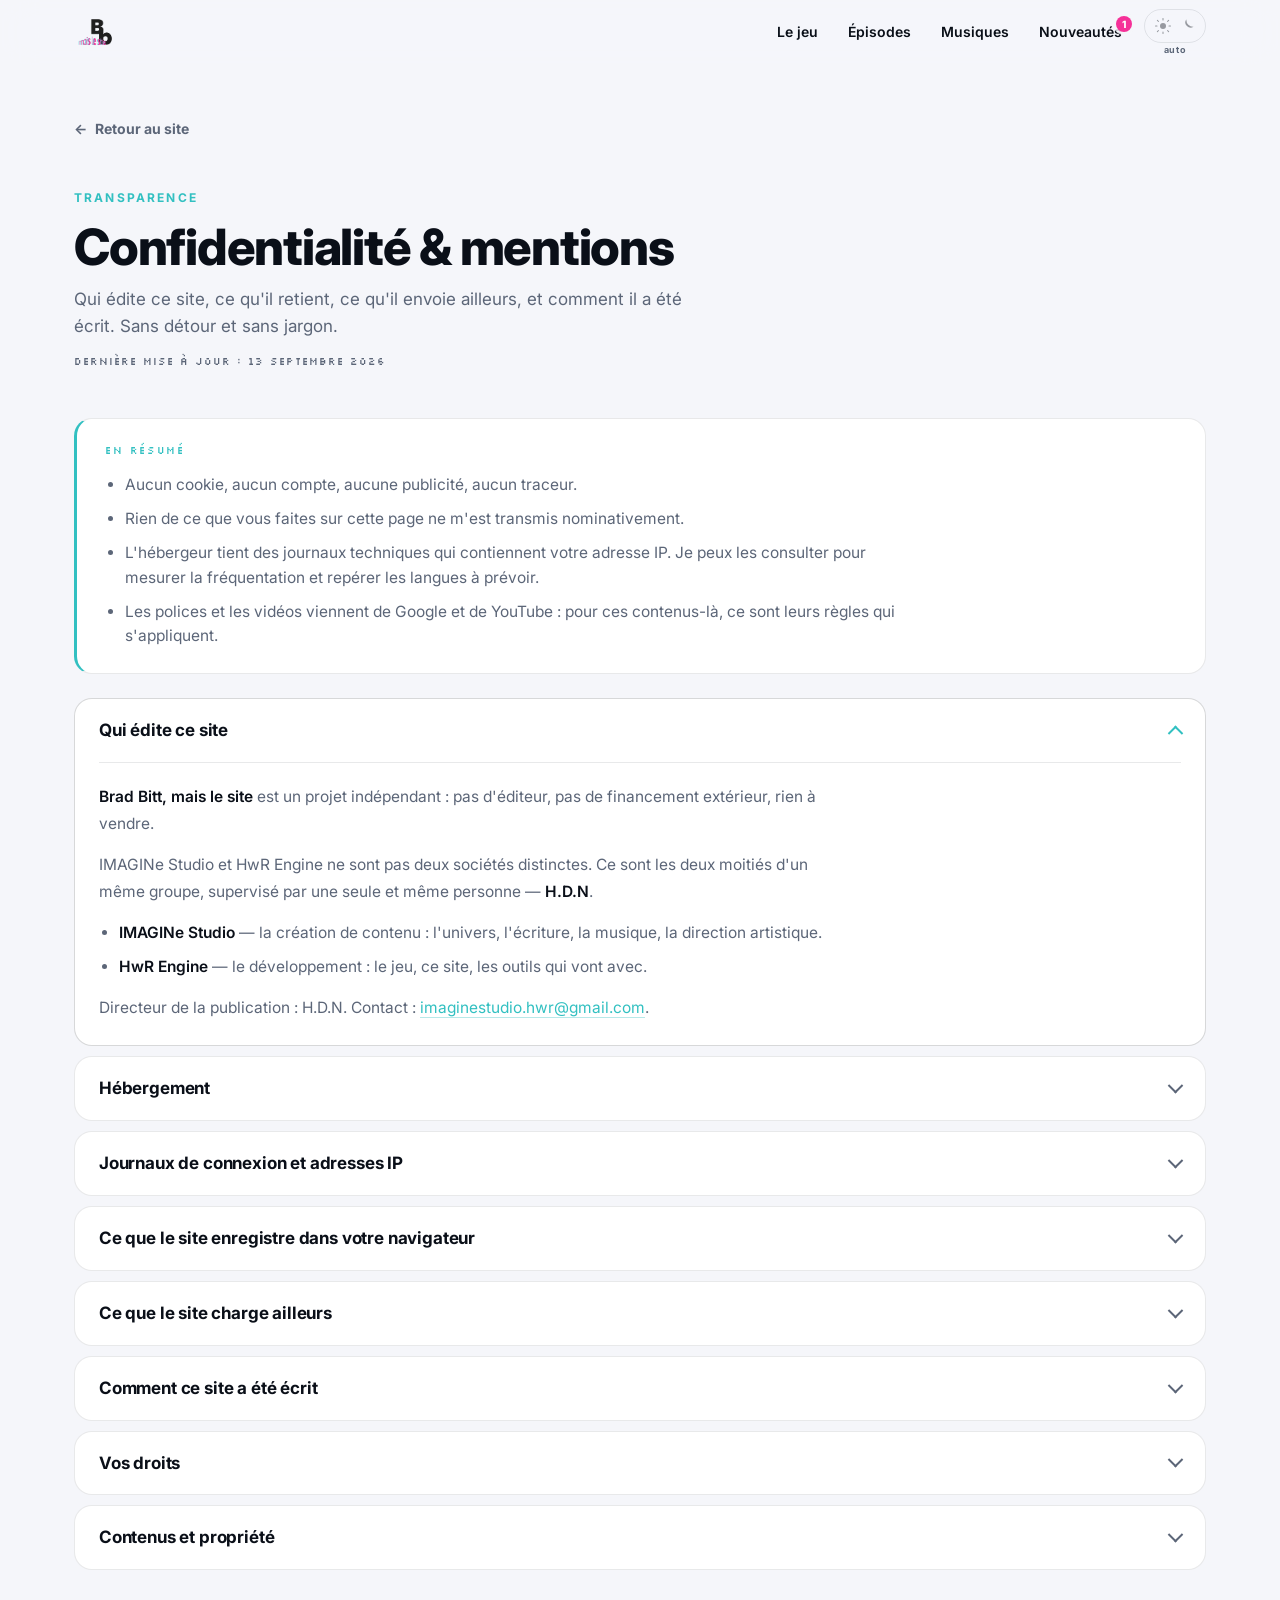
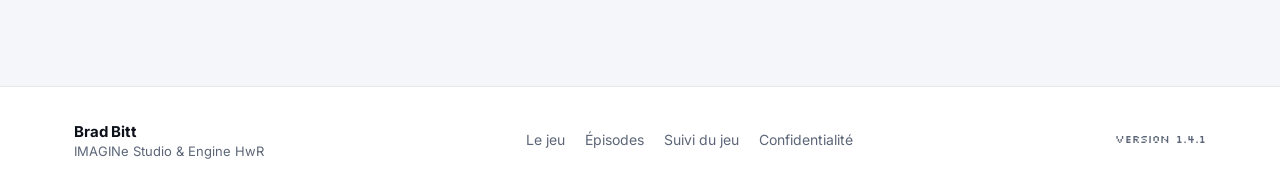
==== confidentialite.html @ d60ab004 "Add files via upload" ====
<!doctype html>
<html lang="fr">
<head>
  <meta charset="utf-8" />
  <meta name="viewport" content="width=device-width,initial-scale=1,viewport-fit=cover" />
  <title>Confidentialité &amp; mentions — Brad Bitt</title>
  <meta name="description" content="Qui édite Brad Bitt, mais le site, ce que le site enregistre, ce qu'il charge ailleurs, comment il a été écrit, et vos droits.">

  <link rel="preconnect" href="https://fonts.googleapis.com">
  <link rel="preconnect" href="https://fonts.gstatic.com" crossorigin>
  <link href="https://fonts.googleapis.com/css2?family=Inter:wght@300;400;500;600;700;800;900&family=Silkscreen:wght@400;700&display=swap" rel="stylesheet">

  <link rel="stylesheet" href="style.css">

  <!-- Favicon and app icons -->
  <link rel="icon" type="image/svg+xml" href="images/web/favicon.svg">
  <link rel="icon" type="image/png" sizes="96x96" href="images/web/favicon-96x96.png">
  <link rel="shortcut icon" href="favicon.ico">
  <link rel="apple-touch-icon" sizes="180x180" href="images/web/apple-touch-icon.png">
  <link rel="manifest" href="images/web/site.webmanifest">
  <meta name="theme-color" content="#08090d">
</head>
<body>
  <a class="skip-link" href="#app-main">Aller au contenu</a>

  <header class="site-header" role="banner">
    <div class="container header-inner">
      <a class="brand" href='/' aria-label="Brad Bitt — accueil">
        <img id="site-logo" src="images/logo bb site clair.png" alt="Logo Brad Bitt">
      </a>

      <nav class="mini-nav" aria-label="Navigation principale">
        <a class='nav-link' href='/jeu'>Le&nbsp;jeu</a>
        <a class="nav-link" href='/#episodes'>Épisodes</a>
        <a class="nav-link" href='/#music'>Musiques</a>

        <button class="nav-item" data-panel="news" id="btn-news">
          Nouveautés <span class="badge" id="news-badge" aria-label="nouvelle mise à jour">1</span>
        </button>

        <div class="theme-toggle-wrapper">
          <button id="theme-toggle" class="theme-toggle" aria-label="Changer le thème" title="Mode : automatique">
            <svg class="icon-sun" viewBox="0 0 24 24" width="18" height="18" aria-hidden="true">
              <circle cx="12" cy="12" r="4" fill="currentColor"></circle>
              <g stroke="currentColor" stroke-width="1.4" stroke-linecap="round">
                <line x1="12" y1="2" x2="12" y2="4"></line>
                <line x1="12" y1="20" x2="12" y2="22"></line>
                <line x1="2" y1="12" x2="4" y2="12"></line>
                <line x1="20" y1="12" x2="22" y2="12"></line>
                <line x1="4.5" y1="4.5" x2="6" y2="6"></line>
                <line x1="18" y1="18" x2="19.5" y2="19.5"></line>
                <line x1="4.5" y1="19.5" x2="6" y2="18"></line>
                <line x1="18" y1="6" x2="19.5" y2="4.5"></line>
              </g>
            </svg>
            <svg class="icon-moon" viewBox="0 0 24 24" width="18" height="18" aria-hidden="true">
              <path fill="currentColor" d="M21 12.8A9 9 0 0111.2 3 7 7 0 0021 12.8z"></path>
            </svg>
          </button>
          <span id="theme-mode-label" class="theme-mode-label" aria-hidden="true"></span>
        </div>
      </nav>
    </div>
  </header>

  <main id="app-main">
    <div class="container">
      <a class="retour" href="/"><span aria-hidden="true">←</span> Retour au site</a>
    </div>

    <!-- =================== CONFIDENTIALITÉ & MENTIONS ================== -->
    <section class="section legal legal-page" aria-labelledby="legal-title">
      <div class="container">
        <header class="section-head reveal">
          <p class="eyebrow">Transparence</p>
          <h2 id="legal-title">Confidentialité &amp; mentions</h2>
          <p class="section-lead">Qui édite ce site, ce qu'il retient, ce qu'il envoie ailleurs,
            et comment il a été écrit. Sans détour et sans jargon.</p>
          <p class="legal-date">Dernière mise à jour : 13 septembre 2026</p>
        </header>

        <div class="legal-tldr reveal">
          <p class="legal-tldr-title">En résumé</p>
          <ul>
            <li>Aucun cookie, aucun compte, aucune publicité, aucun traceur.</li>
            <li>Rien de ce que vous faites sur cette page ne m'est transmis nominativement.</li>
            <li>L'hébergeur tient des journaux techniques qui contiennent votre adresse IP.
              Je peux les consulter pour mesurer la fréquentation et repérer les langues à prévoir.</li>
            <li>Les polices et les vidéos viennent de Google et de YouTube : pour ces contenus-là,
              ce sont leurs règles qui s'appliquent.</li>
          </ul>
        </div>

        <div class="legal-list">

          <details class="legal-item reveal" open>
            <summary><h3>Qui édite ce site</h3></summary>
            <div class="legal-body">
              <p><strong>Brad Bitt, mais le site</strong> est un projet indépendant : pas d'éditeur,
                pas de financement extérieur, rien à vendre.</p>
              <p>IMAGINe Studio et HwR Engine ne sont pas deux sociétés distinctes.
                Ce sont les deux moitiés d'un même groupe, supervisé par une seule et même
                personne — <strong>H.D.N</strong>.</p>
              <ul>
                <li><strong>IMAGINe Studio</strong> — la création de contenu : l'univers, l'écriture,
                  la musique, la direction artistique.</li>
                <li><strong>HwR Engine</strong> — le développement : le jeu, ce site, les outils
                  qui vont avec.</li>
              </ul>
              <p>Directeur de la publication : H.D.N. Contact :
                <a href="mailto:imaginestudio.hwr@gmail.com">imaginestudio.hwr@gmail.com</a>.</p>
            </div>
          </details>

          <details class="legal-item reveal">
            <summary><h3>Hébergement</h3></summary>
            <div class="legal-body">
              <p>Le site est hébergé par <strong>Netlify</strong> (Netlify&nbsp;Inc., San&nbsp;Francisco,
                États-Unis), qui distribue les pages depuis son réseau de serveurs.</p>
              <p>Comme chez tout hébergeur, les requêtes de votre navigateur transitent techniquement
                par son infrastructure, y compris par des serveurs situés hors de l'Union européenne.
                Netlify publie sa propre politique de confidentialité et propose aux éditeurs un accord
                de traitement des données prévu pour le RGPD.</p>
              <p><a href="https://www.netlify.com/privacy/" target="_blank" rel="noopener noreferrer">Politique
                de confidentialité de Netlify <span class="ext" aria-hidden="true">↗</span></a></p>
            </div>
          </details>

          <details class="legal-item reveal">
            <summary><h3>Journaux de connexion et adresses IP</h3></summary>
            <div class="legal-body">
              <p>L'hébergeur conserve des journaux techniques des requêtes reçues. Ils contiennent
                notamment l'<strong>adresse IP</strong>, la date et l'heure, la page demandée et le type
                de navigateur. En tant qu'éditeur du site, je peux y accéder.</p>
              <p><strong>Ce que j'en fais.</strong> Je peux être amené à les consulter pour comprendre
                le flux du site — combien de visites, sur quelles pages — et les zones géographiques
                d'où partent les demandes de connexion. Le but est concret : savoir s'il faut un jour
                proposer le site dans d'autres langues.</p>
              <p><strong>Ce que je n'en fais pas.</strong> Aucun profilage, aucune revente, aucun partage,
                aucun recoupement avec d'autres sources, aucune tentative d'identifier qui que ce soit
                derrière une adresse.</p>
              <p><strong>Base légale.</strong> L'intérêt légitime (article 6.1.f du RGPD) : faire
                fonctionner le site, le sécuriser et l'améliorer.</p>
              <p><strong>Conservation.</strong> Ces journaux sont conservés par l'hébergeur selon sa
                propre politique de rétention. Je n'en constitue ni copie ni archive de mon côté.</p>
            </div>
          </details>

          <details class="legal-item reveal">
            <summary><h3>Ce que le site enregistre dans votre navigateur</h3></summary>
            <div class="legal-body">
              <p><strong>Aucun cookie.</strong> Pas de compte, pas de formulaire, pas d'inscription,
                pas de mesure d'audience.</p>
              <p>Deux valeurs sont écrites dans le stockage local de votre navigateur, uniquement
                pour votre confort de lecture :</p>
              <ul>
                <li><code>brad_theme_pref</code> — le thème que vous avez choisi
                  (automatique, clair ou sombre).</li>
                <li><code>brad_news_seen_v</code> — la dernière version des nouveautés que vous avez
                  ouverte, pour ne pas vous remontrer la pastille indéfiniment.</li>
              </ul>
              <p>Ces deux valeurs ne quittent jamais votre appareil et ne me sont jamais transmises.
                Vider les données de site dans votre navigateur les efface.</p>
            </div>
          </details>

          <details class="legal-item reveal">
            <summary><h3>Ce que le site charge ailleurs</h3></summary>
            <div class="legal-body">
              <p>Deux éléments de la page sont servis par des tiers. Votre navigateur les contacte
                directement, et ces tiers reçoivent donc votre adresse IP.</p>
              <ul>
                <li><strong>Les polices de caractères</strong> (Inter et Silkscreen) sont chargées depuis
                  Google&nbsp;Fonts — <code>fonts.googleapis.com</code> et <code>fonts.gstatic.com</code>.</li>
                <li><strong>Les vignettes des épisodes</strong> proviennent de <code>i.ytimg.com</code>,
                  un domaine de YouTube.</li>
              </ul>
              <p>Quand vous lancez un épisode, le lecteur YouTube s'ouvre dans la page : à partir de là,
                ce sont les conditions de YouTube qui s'appliquent, cookies compris.</p>
              <p>Ces services sont opérés par Google. Je n'ai accès à aucune donnée les concernant.</p>
              <p><a href="https://policies.google.com/privacy" target="_blank" rel="noopener noreferrer">Règles
                de confidentialité de Google <span class="ext" aria-hidden="true">↗</span></a></p>
            </div>
          </details>

          <details class="legal-item reveal">
            <summary><h3>Comment ce site a été écrit</h3></summary>
            <div class="legal-body">
              <p>Le code et les textes de ce site ont été produits avec l'aide de plusieurs agents
                conversationnels (IA), principalement <strong>Claude Opus 5</strong>, d'Anthropic.
                Une partie des notes de conception du jeu l'a été également.</p>
              <p>Rien de tout cela n'est autonome. Chaque direction artistique, chaque texte, chaque
                correction est <strong>demandée, relue et validée par une personne</strong> : le créateur
                d'IMAGINe Studio. L'IA exécute, elle ne décide pas. Les choix de conception, le ton
                et les informations publiées ici relèvent de la responsabilité de l'éditeur.</p>
              <p>Les échanges ayant servi à produire ce site relèvent des conditions d'utilisation
                d'Anthropic. Point important&nbsp;: <strong>aucune donnée de visiteur n'est envoyée à un
                système d'IA</strong>. Rien de ce que vous faites sur ce site n'alimente un modèle.</p>
              <p><a href="https://www.anthropic.com/legal/aup" target="_blank" rel="noopener noreferrer">Politique
                d'usage d'Anthropic <span class="ext" aria-hidden="true">↗</span></a></p>
            </div>
          </details>

          <details class="legal-item reveal">
            <summary><h3>Vos droits</h3></summary>
            <div class="legal-body">
              <p>Le règlement européen sur la protection des données (RGPD) vous donne un droit d'accès,
                de rectification, d'effacement, de limitation et d'opposition sur les données qui vous
                concernent.</p>
              <p>En pratique, ce site ne retient de vous qu'une trace technique dans les journaux
                de l'hébergeur. Pour toute demande ou toute question :
                <a href="mailto:imaginestudio.hwr@gmail.com">imaginestudio.hwr@gmail.com</a>.
                Je réponds dans un délai raisonnable, et au plus tard sous un mois.</p>
              <p>Si vous estimez que vos droits ne sont pas respectés, vous pouvez saisir l'autorité
                de contrôle compétente — en France, la
                <a href="https://www.cnil.fr" target="_blank" rel="noopener noreferrer">CNIL <span class="ext" aria-hidden="true">↗</span></a>.</p>
            </div>
          </details>

          <details class="legal-item reveal">
            <summary><h3>Contenus et propriété</h3></summary>
            <div class="legal-body">
              <p>Brad Bitt, son univers, ses personnages, ses visuels et sa musique sont la propriété
                de leur créateur. Les captures présentées sur ce site proviennent du prototype du jeu.</p>
              <p>Ce site est un projet personnel et indépendant, sans lien avec les marques ou services
                cités. Les noms mentionnés appartiennent à leurs détenteurs respectifs.</p>
            </div>
          </details>

        </div>
      </div>
    </section>
  </main>

  <footer class="site-footer">
    <div class="container footer-inner">
      <div class="footer-brand">
        <strong>Brad Bitt</strong>
        <span>IMAGINe Studio &amp; Engine HwR</span>
      </div>
      <nav class="footer-links" aria-label="Liens de pied de page">
        <a href='/jeu'>Le jeu</a>
        <a href='/#episodes'>Épisodes</a>
        <a href="https://bradbprog.netlify.app" target="_blank" rel="noopener noreferrer">Suivi du jeu</a>
        <a href='/confidentialite'>Confidentialité</a>
      </nav>
      <div class="footer-version">Version 1.4.1</div>
    </div>
  </footer>

  <div id="overlay" class="overlay hidden" role="dialog" aria-modal="true" aria-hidden="true">
    <div class="overlay-inner" id="overlay-inner" tabindex="-1" role="document">
      <button class="close" id="overlay-close" aria-label="Fermer">
        <svg viewBox="0 0 24 24" width="15" height="15" aria-hidden="true">
          <path fill="none" stroke="currentColor" stroke-width="2.2" stroke-linecap="round" d="M6 6l12 12M18 6L6 18"/>
        </svg>
      </button>
      <div id="overlay-content" class="overlay-content" tabindex="0"></div>
    </div>
  </div>

  <script src="script.js" defer></script>
</body>
</html>
---- style.css ----
/* =============================================================================
   BRAD BITT, MAIS LE SITE — feuille de style v2
   Sommaire
     1.  Jetons (couleurs, rayons, ombres)
     2.  Bases et utilitaires
     3.  En-tête
     4.  Boutons
     5.  Hero
     6.  Annonce 2027
     7.  Section « Le jeu »
     8.  Épisodes
     9.  Cartes « prochainement »
    10.  Pied de page
    11.  Fenêtre modale (overlay, nouveautés, lettre)
    12.  Apparitions au défilement
    13.  Adaptatif
   ========================================================================== */

/* ------------------------------ 1. JETONS ------------------------------- */
:root{
  /* thème sombre — valeur par défaut */
  --bg:#08090d;
  --bg-2:#0b0d13;
  --surface:#12151d;
  --surface-2:#171b26;
  --line:rgba(255,255,255,.08);
  --line-strong:rgba(255,255,255,.14);
  --text:#eef2f8;
  --muted:#97a1b2;
  --header:rgba(8,9,13,.72);
  --shadow:0 24px 60px rgba(0,0,0,.45);
  --shadow-sm:0 10px 30px rgba(0,0,0,.35);
  --invert:#ffffff;
  --invert-text:#08090d;

  /* accents — identiques dans les deux thèmes */
  --teal:#32C0C1;
  --pink:#F53098;
  --gold:#E9B44C;
  --grad:linear-gradient(100deg,var(--teal) 0%,#6aa8d8 45%,var(--pink) 100%);

  /* géométrie */
  --radius:18px;
  --radius-sm:12px;
  --radius-lg:28px;
  --maxw:1180px;
  --pad:24px;
}

:root[data-theme="light"]{
  --bg:#f5f6fa;
  --bg-2:#ffffff;
  --surface:#ffffff;
  --surface-2:#eef1f6;
  --line:rgba(10,15,24,.09);
  --line-strong:rgba(10,15,24,.16);
  --text:#0a0f18;
  --muted:#5c6678;
  --header:rgba(245,246,250,.78);
  --shadow:0 24px 60px rgba(10,20,40,.10);
  --shadow-sm:0 10px 28px rgba(10,20,40,.08);
  --invert:#0a0f18;
  --invert-text:#ffffff;
}

/* ------------------------- 2. BASES / UTILITAIRES ----------------------- */
*,*::before,*::after{box-sizing:border-box}

html{scroll-behavior:smooth;-webkit-text-size-adjust:100%}
@media (prefers-reduced-motion:reduce){ html{scroll-behavior:auto} }

body{
  margin:0;
  background:var(--bg);
  color:var(--text);
  font-family:Inter,system-ui,-apple-system,"Segoe UI",Roboto,"Helvetica Neue",Arial,sans-serif;
  font-size:16px;
  line-height:1.6;
  -webkit-font-smoothing:antialiased;
  -moz-osx-font-smoothing:grayscale;
  overflow-x:hidden;
  transition:background .35s ease,color .35s ease;
}

img{max-width:100%;height:auto;display:block}
a{color:inherit}

.container{width:100%;max-width:var(--maxw);margin-inline:auto;padding-inline:var(--pad)}

/* L'en-tête reste en haut de l'écran : sans cette marge, une ancre ferait
   arriver le titre visé juste derrière lui. */
main section[id],.legal-item{scroll-margin-top:88px}

.section{padding-block:clamp(64px,9vw,120px)}
.section-head{max-width:640px;margin-bottom:clamp(28px,4vw,48px)}
.section-lead{color:var(--muted);margin:12px 0 0;font-size:17px}

h1,h2,h3{margin:0;letter-spacing:-.025em;line-height:1.06;font-weight:800}
h1{font-size:clamp(40px,7.4vw,86px);letter-spacing:-.038em}
h2{font-size:clamp(28px,4.2vw,50px)}
h3{font-size:clamp(19px,2vw,23px);line-height:1.25}
p{margin:0}

.eyebrow{
  font-size:12px;font-weight:700;letter-spacing:.18em;text-transform:uppercase;
  color:var(--teal);margin:0 0 14px;
}

.grad{
  background:var(--grad);
  -webkit-background-clip:text;background-clip:text;
  -webkit-text-fill-color:transparent;color:transparent;
}

.pill{
  display:inline-flex;align-items:center;gap:8px;margin:0;
  font-family:Silkscreen,ui-monospace,monospace;
  font-size:11px;letter-spacing:.14em;text-transform:uppercase;
  color:var(--teal);
  background:color-mix(in srgb,var(--teal) 10%,transparent);
  border:1px solid color-mix(in srgb,var(--teal) 30%,transparent);
  border-radius:999px;padding:7px 16px;
}

.skip-link{
  position:absolute;left:-9999px;top:12px;z-index:999;
  background:var(--invert);color:var(--invert-text);
  padding:10px 16px;border-radius:10px;font-weight:700;
}
.skip-link:focus{left:16px}

:where(a,button,[tabindex]):focus-visible{
  outline:2px solid var(--teal);outline-offset:3px;border-radius:8px;
}

/* --------------------------- 3. EN-TÊTE -------------------------------- */
.site-header{
  position:sticky;top:0;z-index:80;
  background:var(--header);
  backdrop-filter:saturate(1.6) blur(16px);
  -webkit-backdrop-filter:saturate(1.6) blur(16px);
  border-bottom:1px solid transparent;
  transition:border-color .3s ease,background .3s ease;
}
.site-header.is-stuck{border-bottom-color:var(--line)}

.header-inner{
  display:flex;align-items:center;justify-content:space-between;gap:16px;
  min-height:64px;
}

.brand{display:flex;align-items:center;flex:0 0 auto;text-decoration:none}
.brand img{width:auto;height:44px;object-fit:contain}

.mini-nav{display:flex;align-items:center;gap:6px}

.nav-link,.nav-item{
  position:relative;
  background:transparent;border:0;
  color:var(--text);
  font:inherit;font-size:14px;font-weight:600;
  padding:9px 12px;border-radius:10px;
  text-decoration:none;cursor:pointer;
  display:inline-flex;align-items:center;
  transition:background .2s ease,color .2s ease;
}
.nav-link:hover,.nav-item:hover{background:var(--surface-2)}

.badge{
  display:inline-grid;place-items:center;
  background:var(--pink);color:#fff;
  border-radius:999px;min-width:16px;height:16px;padding:0 4px;
  font-size:10px;font-weight:800;line-height:1;
  position:absolute;top:4px;right:2px;cursor:pointer;
  box-shadow:0 0 0 3px var(--header);
}
.badge[hidden]{display:none!important}

.theme-toggle-wrapper{display:flex;flex-direction:column;align-items:center;gap:1px;margin-left:4px}
.theme-toggle{
  display:inline-flex;align-items:center;gap:6px;
  padding:7px 9px;border-radius:999px;
  border:1px solid var(--line);background:transparent;color:var(--text);cursor:pointer;
  transition:border-color .2s ease,background .2s ease;
}
.theme-toggle:hover{background:var(--surface-2);border-color:var(--line-strong)}
.theme-toggle svg{opacity:.4;transition:opacity .2s ease,transform .2s ease}
.theme-toggle.is-light .icon-sun{opacity:1;transform:scale(1.08);color:var(--gold)}
.theme-toggle.is-dark .icon-moon{opacity:1;transform:scale(1.08);color:var(--teal)}

.theme-mode-label{
  font-size:9px;color:var(--muted);font-weight:700;letter-spacing:.08em;
  height:0;overflow:hidden;opacity:0;line-height:11px;
  transition:opacity .3s ease,height .3s ease;
}
.theme-mode-label.visible{opacity:1;height:11px}

/* --------------------------- 4. BOUTONS -------------------------------- */
.btn{
  display:inline-flex;align-items:center;justify-content:center;gap:8px;
  font:inherit;font-size:15px;font-weight:700;
  padding:12px 24px;border-radius:999px;border:1px solid transparent;
  cursor:pointer;text-decoration:none;white-space:nowrap;
  transition:transform .18s ease,box-shadow .22s ease,background .22s ease,
             color .22s ease,border-color .22s ease,opacity .2s ease;
}
.btn:hover{transform:translateY(-2px)}
.btn:active{transform:translateY(0)}
.btn-lg{padding:15px 32px;font-size:16px}
.btn-small{padding:9px 16px;font-size:13px}

.btn-primary{background:var(--grad);color:#04141a;box-shadow:0 12px 32px color-mix(in srgb,var(--teal) 22%,transparent)}
.btn-primary:hover{box-shadow:0 18px 44px color-mix(in srgb,var(--teal) 34%,transparent);filter:brightness(1.05)}

.btn-ghost{background:transparent;border-color:var(--line-strong);color:var(--text)}
.btn-ghost:hover{background:var(--surface-2);border-color:var(--text)}

.btn-quiet{background:var(--surface-2);color:var(--text);border-color:var(--line)}
.btn-quiet:hover{border-color:var(--line-strong)}

.btn-accent{
  background:color-mix(in srgb,var(--teal) 12%,transparent);
  color:var(--teal);
  border-color:color-mix(in srgb,var(--teal) 34%,transparent);
}
.btn-accent:hover{
  background:color-mix(in srgb,var(--teal) 20%,transparent);
  box-shadow:0 0 40px color-mix(in srgb,var(--teal) 20%,transparent);
}
.ext{font-size:.85em;opacity:.7}

/* ----------------------------- 5. HERO --------------------------------- */
.hero{
  position:relative;
  min-height:min(94svh,860px);
  display:flex;align-items:center;
  padding-block:clamp(56px,10vh,120px);
  overflow:hidden;
  isolation:isolate;
}

.hero-bg{position:absolute;inset:0;z-index:-1;overflow:hidden}

.hero-glow{
  position:absolute;left:50%;top:-30%;translate:-50% 0;
  width:min(1200px,140vw);aspect-ratio:1.6;
  background:
    radial-gradient(45% 55% at 35% 45%,color-mix(in srgb,var(--teal) 26%,transparent) 0%,transparent 70%),
    radial-gradient(40% 50% at 68% 40%,color-mix(in srgb,var(--pink) 20%,transparent) 0%,transparent 70%);
  filter:blur(24px);
  opacity:.9;
  animation:drift 18s ease-in-out infinite alternate;
}
:root[data-theme="light"] .hero-glow{opacity:.75;filter:blur(30px)}
@keyframes drift{ from{transform:translate3d(-2%,0,0) scale(1)} to{transform:translate3d(2%,3%,0) scale(1.06)} }

/* silhouettes de tours : le SVG sert de masque, la couleur vient du dégradé */
.skyline{
  position:absolute;left:-10%;right:-10%;bottom:88px;
  -webkit-mask-repeat:repeat-x;mask-repeat:repeat-x;
  -webkit-mask-position:0 bottom;mask-position:0 bottom;
}
.skyline-far{
  height:190px;opacity:.30;
  background:linear-gradient(180deg,transparent 0%,transparent 38%,color-mix(in srgb,var(--teal) 45%,transparent) 78%,color-mix(in srgb,var(--teal) 65%,transparent) 100%);
  -webkit-mask-image:url("images/jeu/skyline-far.svg");mask-image:url("images/jeu/skyline-far.svg");
  -webkit-mask-size:auto 100%;mask-size:auto 100%;
  animation:slide 120s linear infinite;
}
.skyline-near{
  height:140px;opacity:.45;
  background:linear-gradient(180deg,transparent 0%,transparent 26%,color-mix(in srgb,var(--pink) 26%,transparent) 62%,color-mix(in srgb,var(--teal) 55%,transparent) 100%);
  -webkit-mask-image:url("images/jeu/skyline-near.svg");mask-image:url("images/jeu/skyline-near.svg");
  -webkit-mask-size:auto 100%;mask-size:auto 100%;
  animation:slide 70s linear infinite reverse;
}
:root[data-theme="light"] .skyline-far{opacity:.22}
:root[data-theme="light"] .skyline-near{opacity:.30}
@keyframes slide{ to{background-position-x:-1280px;-webkit-mask-position-x:-1280px;mask-position-x:-1280px} }

.hero-ground{
  position:absolute;left:0;right:0;bottom:0;height:96px;
  background:linear-gradient(180deg,transparent,var(--bg) 62%);
  border-top:1px solid color-mix(in srgb,var(--teal) 22%,transparent);
}

/* Brad qui marche en bas du hero */
.hero-brad{
  position:absolute;bottom:78px;left:6%;
  width:72px;height:96px;
  background:url("images/jeu/brad-planche.png") 0 0/288px 288px no-repeat;
  background-position:0 -96px;             /* ligne « marche » */
  image-rendering:pixelated;
  animation:bradWalk .52s steps(4) infinite, bradCross 34s linear infinite;
  opacity:.95;
  filter:drop-shadow(0 8px 14px rgba(0,0,0,.5));
}
@keyframes bradWalk{ to{background-position-x:-288px} }
@keyframes bradCross{ from{left:-10%} to{left:108%} }

.hero-inner{position:relative;display:flex;flex-direction:column;align-items:flex-start}
.hero-lead{color:var(--muted);font-size:clamp(17px,1.7vw,20px);max-width:36ch;margin-top:22px;font-weight:400}
.hero-actions{display:flex;flex-wrap:wrap;gap:12px;margin-top:34px}

.hero-scroll{
  display:inline-flex;align-items:center;gap:10px;margin-top:48px;
  color:var(--muted);font-size:12px;letter-spacing:.14em;text-transform:uppercase;font-weight:700;
}
.hero-scroll span{
  width:20px;height:32px;border:1.5px solid var(--line-strong);border-radius:999px;position:relative;
}
.hero-scroll span::after{
  content:"";position:absolute;left:50%;top:7px;translate:-50% 0;
  width:3px;height:6px;border-radius:2px;background:var(--teal);
  animation:wheel 1.8s ease-in-out infinite;
}
@keyframes wheel{0%,100%{opacity:0;transform:translate(-50%,0)}35%{opacity:1}70%{opacity:0;transform:translate(-50%,10px)}}

/* -------------------------- 6. ANNONCE 2027 ---------------------------- */
.announce{
  position:relative;
  padding-block:clamp(64px,9vw,110px);
  border-block:1px solid var(--line);
  background:
    radial-gradient(120% 90% at 50% 0%,color-mix(in srgb,var(--teal) 12%,transparent) 0%,transparent 62%),
    var(--bg-2);
}
.announce-inner{display:flex;flex-direction:column;align-items:center;text-align:center;gap:22px}
.announce h2{max-width:22ch}
.announce-lead{color:var(--muted);max-width:58ch;font-size:17px}

/* Les deux dates : l'information principale de la section, donc traitée
   comme un objet à part et non comme une ligne de texte. */
.dates{display:flex;flex-wrap:wrap;gap:14px;justify-content:center;margin-top:6px}
.date-card{
  display:flex;flex-direction:column;align-items:center;gap:4px;
  min-width:212px;padding:20px 26px;
  background:var(--surface);border:1px solid var(--line);border-radius:var(--radius);
  box-shadow:var(--shadow-sm);
}
.date-kind{
  font-family:Silkscreen,ui-monospace,monospace;
  font-size:10px;letter-spacing:.14em;text-transform:uppercase;color:var(--muted);
}
.date-val{font-size:clamp(21px,2.4vw,26px);font-weight:800;letter-spacing:-.02em;line-height:1.15}
.date-year{font-size:13px;font-weight:600;color:var(--muted);font-variant-numeric:tabular-nums}
.date-note{
  margin-top:8px;padding-top:10px;border-top:1px solid var(--line);
  width:100%;text-align:center;
  font-size:12.5px;color:var(--muted);
}
.date-card.is-final{
  border-color:color-mix(in srgb,var(--teal) 34%,transparent);
  background:linear-gradient(180deg,color-mix(in srgb,var(--teal) 9%,var(--surface)),var(--surface));
}
.date-card.is-final .date-kind{color:var(--teal)}
.date-card.is-final .date-val{
  background:var(--grad);-webkit-background-clip:text;background-clip:text;-webkit-text-fill-color:transparent;
}

.announce-actions{display:flex;flex-wrap:wrap;gap:12px;justify-content:center;margin-top:4px}

/* ------------------------- 7. SECTION « LE JEU » ----------------------- */
.feature{
  display:grid;grid-template-columns:1.15fr .85fr;gap:clamp(28px,4vw,56px);align-items:center;
  background:var(--surface);
  border:1px solid var(--line);
  border-radius:var(--radius-lg);
  padding:clamp(20px,3vw,36px);
  box-shadow:var(--shadow);
}
.feature-media{position:relative;border-radius:var(--radius);overflow:hidden;background:#0b0f1c}
.feature-media img{
  width:100%;display:block;image-rendering:pixelated;
  transition:transform .8s cubic-bezier(.2,.8,.2,1);
}
.feature:hover .feature-media img{transform:scale(1.03)}
.media-tag{
  position:absolute;left:14px;bottom:14px;
  font-family:Silkscreen,ui-monospace,monospace;font-size:10px;letter-spacing:.08em;
  background:rgba(8,9,13,.72);color:#fff;border:1px solid rgba(255,255,255,.14);
  padding:6px 12px;border-radius:999px;backdrop-filter:blur(8px);
}
.feature-body p{color:var(--muted);margin-top:14px;font-size:16.5px}

.facts{
  list-style:none;margin:26px 0 0;padding:0;
  display:grid;grid-template-columns:repeat(3,1fr);gap:12px;
  border-top:1px solid var(--line);padding-top:22px;
}
.facts li{display:flex;flex-direction:column;gap:2px}
.facts strong{font-size:26px;font-weight:800;letter-spacing:-.02em;
  background:var(--grad);-webkit-background-clip:text;background-clip:text;-webkit-text-fill-color:transparent}
.facts span{font-size:12px;color:var(--muted);text-transform:uppercase;letter-spacing:.08em;font-weight:600}
.facts-4{grid-template-columns:repeat(2,1fr);gap:20px 14px}
.facts-4 strong{font-size:23px}
.feature-actions{display:flex;flex-wrap:wrap;gap:10px;margin-top:26px}

/* --------------------------- 8. ÉPISODES ------------------------------- */
.ep-grid{display:grid;grid-template-columns:repeat(3,1fr);gap:20px}

.ep-card{
  position:relative;aspect-ratio:16/11;border-radius:var(--radius);
  cursor:pointer;perspective:1400px;
}
.ep-card-inner{
  position:relative;width:100%;height:100%;
  transform-style:preserve-3d;transition:transform .7s cubic-bezier(.2,.8,.2,1);
}
.ep-card.flipped .ep-card-inner{transform:rotateY(180deg)}

.ep-front,.ep-back{
  position:absolute;inset:0;border-radius:var(--radius);overflow:hidden;
  backface-visibility:hidden;-webkit-backface-visibility:hidden;
  border:1px solid var(--line);background:var(--surface);
  box-shadow:var(--shadow-sm);
}
.ep-front img{position:absolute;inset:0;width:100%;height:100%;object-fit:cover;opacity:.55;
  transition:transform .7s cubic-bezier(.2,.8,.2,1),opacity .4s ease}
.ep-card:hover .ep-front img{transform:scale(1.06);opacity:.7}
.ep-front::after{
  content:"";position:absolute;inset:0;
  background:
    linear-gradient(180deg,rgba(6,8,14,.22) 0%,rgba(6,8,14,.88) 78%),
    radial-gradient(115% 88% at 50% 42%,transparent 38%,rgba(6,8,14,.72) 100%);
}
.ep-front-text{position:absolute;left:20px;right:20px;bottom:18px;z-index:1;color:#fff}
.ep-num{
  display:block;font-family:Silkscreen,ui-monospace,monospace;
  font-size:10px;letter-spacing:.14em;color:var(--teal);margin-bottom:6px;
}
.ep-front-text strong{font-size:22px;font-weight:800;letter-spacing:-.02em}

.ep-back{
  transform:rotateY(180deg);
  display:flex;flex-direction:column;justify-content:space-between;gap:16px;
  padding:22px;background:var(--surface-2);
}
.ep-summary{color:var(--text);font-size:15px;line-height:1.6;margin:0}

/* Le bouton occupe toute la largeur de la face arrière : on ne le rate plus.
   Et tant qu'une face est cachée, elle n'intercepte aucun clic — sans quoi
   le test de survol en 3D renvoie parfois la carte au lieu du bouton. */
.ep-back .btn{
  position:relative;z-index:2;
  align-self:stretch;justify-content:center;
  padding:12px 18px;font-size:14px;
  background:var(--invert);color:var(--invert-text);
}
.ep-back{pointer-events:none}
.ep-card.flipped .ep-back{pointer-events:auto}
.ep-card.flipped .ep-front{pointer-events:none}

/* --------------------- 9. CARTES « PROCHAINEMENT » --------------------- */
.section-duo{padding-top:0}
.duo{display:grid;grid-template-columns:repeat(2,1fr);gap:20px}

.card{
  background:var(--surface);border:1px solid var(--line);
  border-radius:var(--radius-lg);padding:clamp(24px,3vw,36px);
  box-shadow:var(--shadow-sm);
  display:flex;flex-direction:column;gap:12px;
  transition:transform .3s cubic-bezier(.2,.8,.2,1),border-color .3s ease,box-shadow .3s ease;
}
.card:hover{transform:translateY(-4px);border-color:var(--line-strong);box-shadow:var(--shadow)}
.card h2{font-size:clamp(24px,2.7vw,32px)}
.card p{color:var(--muted);font-size:16px}
.card-icon{
  width:52px;height:52px;border-radius:16px;display:grid;place-items:center;
  background:color-mix(in srgb,var(--teal) 12%,transparent);color:var(--teal);
  border:1px solid color-mix(in srgb,var(--teal) 24%,transparent);
  margin-bottom:6px;
}
.tag-soon{
  align-self:flex-start;margin-top:8px;
  font-family:Silkscreen,ui-monospace,monospace;font-size:10px;letter-spacing:.12em;
  color:var(--muted);border:1px dashed var(--line-strong);
  padding:7px 14px;border-radius:999px;
}

/* -------------------------- 10. PIED DE PAGE --------------------------- */
.site-footer{border-top:1px solid var(--line);padding-block:34px;background:var(--bg-2)}
.footer-inner{display:flex;flex-wrap:wrap;align-items:center;justify-content:space-between;gap:18px}
.footer-brand{display:flex;flex-direction:column;line-height:1.4}
.footer-brand strong{font-size:15px;letter-spacing:-.01em}
.footer-brand span{font-size:13px;color:var(--muted)}
.footer-links{display:flex;gap:20px;flex-wrap:wrap}
.footer-links a{font-size:14px;color:var(--muted);text-decoration:none;transition:color .2s ease}
.footer-links a:hover{color:var(--text)}
.footer-version{
  font-family:Silkscreen,ui-monospace,monospace;font-size:11px;color:var(--muted);
}

/* --------------------------- 11. MODALE -------------------------------- */
.overlay{
  position:fixed;inset:0;z-index:200;
  display:grid;place-items:center;padding:20px;
  background:rgba(4,6,10,.66);
  backdrop-filter:blur(10px);-webkit-backdrop-filter:blur(10px);
  animation:fadeIn .25s ease both;
}
.overlay.hidden{display:none}
@keyframes fadeIn{from{opacity:0}to{opacity:1}}

.overlay-inner{
  position:relative;width:min(760px,100%);
  background:var(--surface);color:var(--text);
  border:1px solid var(--line);
  border-radius:var(--radius-lg);
  padding:clamp(24px,3.5vw,42px);
  box-shadow:0 40px 100px rgba(0,0,0,.5);
  animation:pop .3s cubic-bezier(.2,.9,.25,1) both;
}
@keyframes pop{from{opacity:0;transform:translateY(16px) scale(.98)}to{opacity:1;transform:none}}

.overlay .close{
  position:absolute;top:14px;right:14px;z-index:2;
  width:36px;height:36px;border-radius:999px;
  border:1px solid var(--line);background:var(--surface-2);
  color:var(--muted);cursor:pointer;
  display:grid;place-items:center;transition:color .2s ease,border-color .2s ease;
}
.overlay .close:hover{color:var(--text);border-color:var(--line-strong)}

.overlay-content{max-height:min(72vh,760px);overflow:auto;padding-right:8px;scrollbar-width:thin}
.overlay-content h2{font-size:clamp(24px,3vw,32px);margin-bottom:18px}
.overlay-content p{color:var(--muted);margin-bottom:14px;font-size:16px;line-height:1.75}
.overlay-content p:last-child{margin-bottom:0}
.overlay-content a{
  color:var(--teal);text-decoration:none;
  border-bottom:1px solid color-mix(in srgb,var(--teal) 40%,transparent);
  transition:border-color .2s ease;
}
.overlay-content a:hover{border-bottom-color:var(--teal)}

/* nouveautés */
.news-list{display:flex;flex-direction:column;gap:10px}
.news-card{
  background:var(--surface-2);border:1px solid var(--line);
  border-radius:var(--radius-sm);padding:16px 18px;cursor:pointer;overflow:hidden;
  transition:border-color .2s ease,transform .2s ease;
}
.news-card:hover{border-color:var(--line-strong);transform:translateY(-2px)}
.news-card .meta{display:flex;align-items:center;justify-content:space-between;gap:12px}
.news-card .meta .version{font-weight:800;font-size:15px}
.news-card .meta .date{color:var(--muted);font-size:12.5px;font-variant-numeric:tabular-nums}
.news-card .teaser{color:var(--muted);margin-top:8px;font-size:14.5px;line-height:1.6}
.news-card .detail{
  max-height:0;opacity:0;overflow:hidden;margin-top:0;
  transition:max-height .4s cubic-bezier(.2,.9,.2,1),opacity .3s ease,margin-top .3s ease;
}
.news-card .detail p{font-size:14.5px;margin:0;color:var(--text)}
.news-card .detail p + p{margin-top:10px}
.news-card.expanded .detail{max-height:460px;opacity:1;margin-top:12px}

/* lecteur vidéo */
.video-wrap{position:relative;padding-top:56.25%;width:100%;border-radius:var(--radius-sm);overflow:hidden}
.video-wrap iframe{position:absolute;inset:0;width:100%;height:100%;border:0}

/* --------------------- 12. APPARITIONS AU DÉFILEMENT ------------------- */
.reveal{
  opacity:0;transform:translateY(22px);
  transition:opacity .7s cubic-bezier(.2,.8,.2,1),transform .7s cubic-bezier(.2,.8,.2,1);
  transition-delay:calc(var(--i,0) * 90ms);
}
.reveal.visible{opacity:1;transform:none}

@media (prefers-reduced-motion:reduce){
  .reveal{opacity:1;transform:none;transition:none}
  .hero-glow,.skyline,.hero-brad,.hero-scroll span::after{animation:none}
  .btn:hover,.card:hover{transform:none}
  .ep-card-inner{transition:none}
}

/* ------------------ 12 bis. CONFIDENTIALITÉ & MENTIONS ------------------ */
.legal{border-top:1px solid var(--line);background:var(--bg-2)}

/* La politique a sa propre page : plus de séparation à marquer, et un peu
   moins d'air au-dessus puisque le lien de retour occupe déjà la place. */
.legal-page{border-top:0;background:transparent;padding-top:clamp(24px,3vw,40px)}

.retour{
  display:inline-flex;align-items:center;gap:8px;
  margin-top:clamp(28px,4vw,44px);
  font-size:14px;font-weight:700;color:var(--muted);text-decoration:none;
  padding:9px 14px;margin-left:-14px;border-radius:10px;
  transition:color .2s ease,background .2s ease;
}
.retour:hover{color:var(--text);background:var(--surface-2)}
.legal-date{
  margin-top:14px;font-family:Silkscreen,ui-monospace,monospace;
  font-size:10px;letter-spacing:.1em;color:var(--muted);text-transform:uppercase;
}

.legal-tldr{
  background:var(--surface);border:1px solid var(--line);
  border-left:3px solid var(--teal);
  border-radius:var(--radius);padding:24px 28px;margin-bottom:24px;
}
.legal-tldr-title{
  font-family:Silkscreen,ui-monospace,monospace;
  font-size:10px;letter-spacing:.16em;text-transform:uppercase;color:var(--teal);margin-bottom:14px;
}
.legal-tldr ul{margin:0;padding-left:20px;display:flex;flex-direction:column;gap:9px}
.legal-tldr li{color:var(--muted);font-size:15.5px;line-height:1.6;max-width:78ch}

.legal-list{display:flex;flex-direction:column;gap:10px}

.legal-item{
  background:var(--surface);border:1px solid var(--line);
  border-radius:var(--radius);overflow:hidden;
  transition:border-color .25s ease;
}
.legal-item[open]{border-color:var(--line-strong)}
.legal-item summary{
  display:flex;align-items:center;justify-content:space-between;gap:16px;
  padding:20px 24px;cursor:pointer;list-style:none;
}
.legal-item summary::-webkit-details-marker{display:none}
.legal-item summary::marker{content:""}
.legal-item summary h3{
  margin:0;font-size:17px;font-weight:700;letter-spacing:-.01em;line-height:1.35;
}
.legal-item summary::after{
  content:"";flex:0 0 auto;width:11px;height:11px;
  border-right:2px solid var(--muted);border-bottom:2px solid var(--muted);
  transform:rotate(45deg) translate(-2px,-2px);
  transition:transform .25s ease,border-color .25s ease;
}
.legal-item[open] summary::after{transform:rotate(-135deg) translate(-2px,-2px);border-color:var(--teal)}
.legal-item summary:hover h3{color:var(--teal)}

.legal-body{
  margin:0 24px;padding:20px 0 24px;
  display:flex;flex-direction:column;gap:14px;
  border-top:1px solid var(--line);
}
.legal-body p{color:var(--muted);font-size:15.5px;line-height:1.75;max-width:74ch}
.legal-body strong{color:var(--text);font-weight:600}
.legal-body ul{margin:0;padding-left:20px;display:flex;flex-direction:column;gap:9px}
.legal-body li{color:var(--muted);font-size:15.5px;line-height:1.65;max-width:72ch}
.legal-body a{color:var(--teal);text-decoration:none;border-bottom:1px solid color-mix(in srgb,var(--teal) 35%,transparent)}
.legal-body a:hover{border-bottom-color:var(--teal)}
.legal-body code{
  font-family:ui-monospace,SFMono-Regular,Menlo,Consolas,monospace;
  font-size:13px;color:var(--text);
  background:var(--surface-2);border:1px solid var(--line);
  padding:2px 7px;border-radius:6px;
}

.sr-only{
  position:absolute;width:1px;height:1px;padding:0;margin:-1px;
  overflow:hidden;clip:rect(0 0 0 0);white-space:nowrap;border:0;
}

/* -------------------------- 13. ADAPTATIF ------------------------------ */
@media (max-width:980px){
  .feature{grid-template-columns:1fr}
  .ep-grid{grid-template-columns:repeat(2,1fr)}
  .duo{grid-template-columns:1fr}
}

@media (max-width:760px){
  :root{--pad:18px}
  .nav-link{display:none}
  .brand img{height:38px}
  .hero{min-height:auto;padding-block:64px 88px}
  .hero-brad{display:none}
  .skyline{bottom:60px}
  .ep-grid{grid-template-columns:1fr}
  .ep-card{aspect-ratio:16/9}
  .facts{grid-template-columns:1fr;gap:16px}
  .facts-4{grid-template-columns:1fr;gap:16px}
  .facts li{flex-direction:row;align-items:baseline;gap:10px}
  .dates{flex-direction:column;width:100%}
  .date-card{width:100%}
  .legal-item summary{padding:18px 20px}
  .legal-body{margin-inline:20px}
  .footer-inner{flex-direction:column;align-items:flex-start}
}

@media (max-width:480px){
  .hero-actions,.announce-actions{width:100%;flex-direction:column}
  .hero-actions .btn,.announce-actions .btn{width:100%}
}
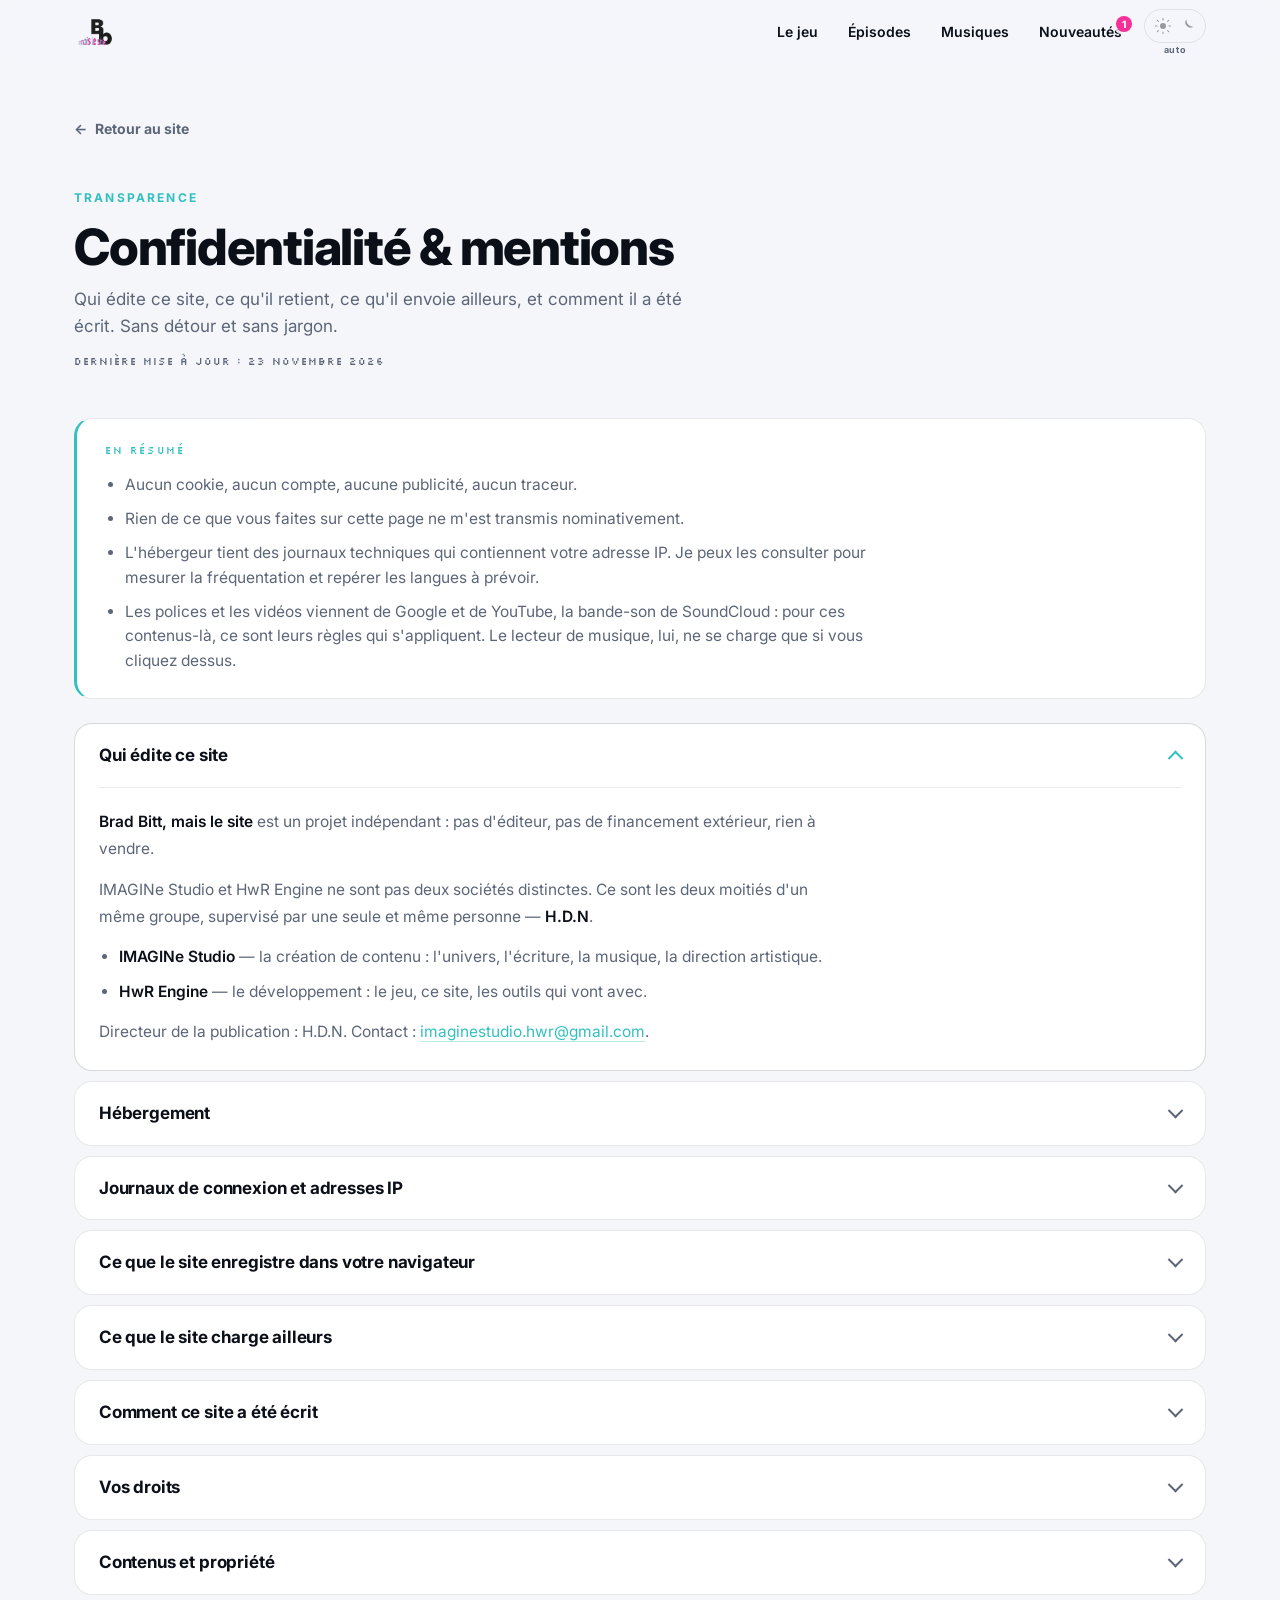
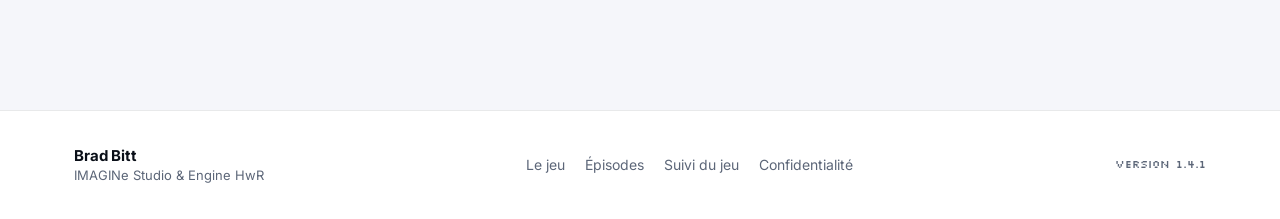
==== commit 40485a22: "Add files via upload" ====
--- a/confidentialite.html
+++ b/confidentialite.html
@@ -76,7 +76,7 @@
           <h2 id="legal-title">Confidentialité &amp; mentions</h2>
           <p class="section-lead">Qui édite ce site, ce qu'il retient, ce qu'il envoie ailleurs,
             et comment il a été écrit. Sans détour et sans jargon.</p>
-          <p class="legal-date">Dernière mise à jour : 13 septembre 2026</p>
+          <p class="legal-date">Dernière mise à jour : 23 novembre 2026</p>
         </header>
 
         <div class="legal-tldr reveal">
@@ -86,8 +86,9 @@
             <li>Rien de ce que vous faites sur cette page ne m'est transmis nominativement.</li>
             <li>L'hébergeur tient des journaux techniques qui contiennent votre adresse IP.
               Je peux les consulter pour mesurer la fréquentation et repérer les langues à prévoir.</li>
-            <li>Les polices et les vidéos viennent de Google et de YouTube : pour ces contenus-là,
-              ce sont leurs règles qui s'appliquent.</li>
+            <li>Les polices et les vidéos viennent de Google et de YouTube, la bande-son de SoundCloud :
+              pour ces contenus-là, ce sont leurs règles qui s'appliquent. Le lecteur de musique, lui,
+              ne se charge que si vous cliquez dessus.</li>
           </ul>
         </div>
 
@@ -177,6 +178,12 @@
               </ul>
               <p>Quand vous lancez un épisode, le lecteur YouTube s'ouvre dans la page : à partir de là,
                 ce sont les conditions de YouTube qui s'appliquent, cookies compris.</p>
+              <p><strong>La bande-son</strong> est hébergée par <strong>SoundCloud</strong>. Son lecteur
+                n'est chargé qu'au moment où vous cliquez sur la pochette : tant que vous ne le faites pas,
+                rien n'est demandé à SoundCloud et votre adresse IP ne lui parvient pas. Une fois le lecteur
+                ouvert, ce sont les conditions de SoundCloud qui s'appliquent.</p>
+              <p><a href="https://soundcloud.com/pages/privacy" target="_blank" rel="noopener noreferrer">Politique
+                de confidentialité de SoundCloud <span class="ext" aria-hidden="true">&#8599;</span></a></p>
               <p>Ces services sont opérés par Google. Je n'ai accès à aucune donnée les concernant.</p>
               <p><a href="https://policies.google.com/privacy" target="_blank" rel="noopener noreferrer">Règles
                 de confidentialité de Google <span class="ext" aria-hidden="true">↗</span></a></p>
--- a/style.css
+++ b/style.css
@@ -166,6 +166,20 @@
 }
 .nav-link:hover,.nav-item:hover{background:var(--surface-2)}
 
+/* La bêta est l'actualité du moment : elle se détache du reste du menu. */
+.nav-beta{
+  display:inline-flex;align-items:center;gap:7px;
+  color:var(--pink);
+  background:color-mix(in srgb,var(--pink) 10%,transparent);
+  border:1px solid color-mix(in srgb,var(--pink) 32%,transparent);
+}
+.nav-beta:hover{background:color-mix(in srgb,var(--pink) 18%,transparent)}
+.nav-point{
+  width:7px;height:7px;border-radius:999px;background:var(--pink);
+  box-shadow:0 0 0 0 rgba(245,48,152,.6);animation:navPouls 2s ease-out infinite;
+}
+@keyframes navPouls{70%{box-shadow:0 0 0 8px rgba(245,48,152,0)}100%{box-shadow:0 0 0 0 rgba(245,48,152,0)}}
+
 .badge{
   display:inline-grid;place-items:center;
   background:var(--pink);color:#fff;
@@ -316,49 +330,137 @@
 }
 @keyframes wheel{0%,100%{opacity:0;transform:translate(-50%,0)}35%{opacity:1}70%{opacity:0;transform:translate(-50%,10px)}}
 
-/* -------------------------- 6. ANNONCE 2027 ---------------------------- */
-.announce{
-  position:relative;
-  padding-block:clamp(64px,9vw,110px);
+/* --------------------------- 6. LA BÊTA -------------------------------- */
+/* Les trois états vivent dans la même page : on n'affiche que celui qui
+   correspond à `data-etat`, posé par le script à partir de l'heure serveur. */
+.beta [data-etat-avant],
+.beta [data-etat-ouverte],
+.beta [data-etat-terminee]{display:none}
+.beta[data-etat="avant"]    [data-etat-avant],
+.beta[data-etat="ouverte"]  [data-etat-ouverte],
+.beta[data-etat="terminee"] [data-etat-terminee]{display:inline}
+
+.beta{
+  position:relative;overflow:hidden;isolation:isolate;
+  padding-block:clamp(56px,8vw,96px);
   border-block:1px solid var(--line);
+  background:#140a2e;
+  color:#f3f1ff;
+}
+:root[data-theme="light"] .beta{background:#1a0d38}
+
+.beta-lueur{
+  position:absolute;inset:-30% -10% auto;height:150%;z-index:-1;
   background:
-    radial-gradient(120% 90% at 50% 0%,color-mix(in srgb,var(--teal) 12%,transparent) 0%,transparent 62%),
-    var(--bg-2);
-}
-.announce-inner{display:flex;flex-direction:column;align-items:center;text-align:center;gap:22px}
-.announce h2{max-width:22ch}
-.announce-lead{color:var(--muted);max-width:58ch;font-size:17px}
-
-/* Les deux dates : l'information principale de la section, donc traitée
-   comme un objet à part et non comme une ligne de texte. */
-.dates{display:flex;flex-wrap:wrap;gap:14px;justify-content:center;margin-top:6px}
-.date-card{
-  display:flex;flex-direction:column;align-items:center;gap:4px;
-  min-width:212px;padding:20px 26px;
-  background:var(--surface);border:1px solid var(--line);border-radius:var(--radius);
-  box-shadow:var(--shadow-sm);
-}
-.date-kind{
+    radial-gradient(40% 48% at 22% 28%,color-mix(in srgb,var(--teal) 42%,transparent) 0%,transparent 70%),
+    radial-gradient(42% 50% at 76% 34%,color-mix(in srgb,var(--pink) 40%,transparent) 0%,transparent 70%);
+  filter:blur(28px);opacity:.75;
+  animation:betaLueur 18s ease-in-out infinite alternate;
+}
+@keyframes betaLueur{from{transform:translate3d(-2%,0,0) scale(1)}to{transform:translate3d(2%,3%,0) scale(1.08)}}
+
+.beta-inner{display:flex;flex-direction:column;align-items:center;text-align:center;gap:18px}
+
+.beta-drapeau{
+  display:inline-flex;align-items:center;gap:9px;margin:0;
   font-family:Silkscreen,ui-monospace,monospace;
-  font-size:10px;letter-spacing:.14em;text-transform:uppercase;color:var(--muted);
-}
-.date-val{font-size:clamp(21px,2.4vw,26px);font-weight:800;letter-spacing:-.02em;line-height:1.15}
-.date-year{font-size:13px;font-weight:600;color:var(--muted);font-variant-numeric:tabular-nums}
-.date-note{
-  margin-top:8px;padding-top:10px;border-top:1px solid var(--line);
-  width:100%;text-align:center;
-  font-size:12.5px;color:var(--muted);
-}
-.date-card.is-final{
-  border-color:color-mix(in srgb,var(--teal) 34%,transparent);
-  background:linear-gradient(180deg,color-mix(in srgb,var(--teal) 9%,var(--surface)),var(--surface));
-}
-.date-card.is-final .date-kind{color:var(--teal)}
-.date-card.is-final .date-val{
+  font-size:11px;letter-spacing:.14em;text-transform:uppercase;color:#ffd9ec;
+  background:rgba(245,48,152,.14);border:1px solid rgba(245,48,152,.45);
+  border-radius:999px;padding:8px 18px;
+}
+.beta-sep{opacity:.5}
+.beta-pastille{
+  width:8px;height:8px;border-radius:999px;background:var(--pink);
+  box-shadow:0 0 0 0 rgba(245,48,152,.65);animation:betaPouls 2s ease-out infinite;
+}
+@keyframes betaPouls{70%{box-shadow:0 0 0 9px rgba(245,48,152,0)}100%{box-shadow:0 0 0 0 rgba(245,48,152,0)}}
+
+.beta h2{font-size:clamp(32px,5.4vw,62px);color:#fff;max-width:18ch}
+.beta-lead{color:#c8c2e8;max-width:54ch;font-size:17px;margin:0}
+
+.beta-compte-quoi{
+  margin:14px 0 0;font-family:Silkscreen,ui-monospace,monospace;
+  font-size:10px;letter-spacing:.18em;text-transform:uppercase;color:#9a92c4;
+}
+
+.beta-compte{display:flex;flex-wrap:wrap;gap:10px;justify-content:center}
+.beta-compte .bloc{
+  display:flex;flex-direction:column;align-items:center;gap:6px;
+  min-width:106px;padding:18px 14px 14px;
+  background:rgba(255,255,255,.05);
+  border:1px solid rgba(255,255,255,.14);border-radius:16px;
+  backdrop-filter:blur(6px);
+}
+.beta-compte strong{
+  font-size:clamp(34px,5.2vw,54px);font-weight:800;line-height:1;letter-spacing:-.03em;
+  font-variant-numeric:tabular-nums;color:#fff;
+}
+.beta-compte span{
+  font-family:Silkscreen,ui-monospace,monospace;
+  font-size:9px;letter-spacing:.12em;color:#9a92c4;
+}
+/* Les secondes sont la seule chose qui bouge : on les distingue. */
+.beta-compte .bloc:last-child strong{
   background:var(--grad);-webkit-background-clip:text;background-clip:text;-webkit-text-fill-color:transparent;
 }
 
-.announce-actions{display:flex;flex-wrap:wrap;gap:12px;justify-content:center;margin-top:4px}
+.beta-quand{
+  margin:0;font-family:Silkscreen,ui-monospace,monospace;
+  font-size:10px;letter-spacing:.1em;text-transform:uppercase;color:#8e86b8;
+}
+
+.beta-actions{display:flex;flex-wrap:wrap;gap:12px;justify-content:center;margin-top:12px}
+.beta .btn-ghost{border-color:rgba(255,255,255,.3);color:#f3f1ff}
+.beta .btn-ghost:hover{background:rgba(255,255,255,.08);border-color:#fff}
+.beta .btn-quiet{background:rgba(255,255,255,.07);color:#f3f1ff;border-color:rgba(255,255,255,.14)}
+.beta .btn-quiet:hover{border-color:rgba(255,255,255,.34)}
+
+/* La récompense : c'est l'argument, elle a droit à son encadré. */
+.beta-prix{
+  display:flex;align-items:center;gap:clamp(18px,3vw,32px);text-align:left;
+  margin-top:clamp(20px,3vw,32px);padding:20px clamp(20px,3vw,30px);
+  background:rgba(255,255,255,.05);
+  border:1px solid rgba(255,255,255,.14);border-radius:var(--radius-lg);
+  max-width:620px;
+}
+.beta-skin{
+  --cw:110px; --ch:146.67px;
+  flex:0 0 auto;width:var(--cw);height:var(--ch);
+  background:url("images/jeu/brad-beta-testeur.png") 0 0 no-repeat;
+  background-size:calc(var(--cw)*4) calc(var(--ch)*3);
+  image-rendering:pixelated;
+  filter:drop-shadow(0 12px 18px rgba(0,0,0,.5));
+  animation:betaSkin .88s steps(4) infinite;
+}
+@keyframes betaSkin{to{background-position-x:calc(var(--cw) * -4)}}
+.beta-prix-titre{font-size:18px;font-weight:800;color:#fff;margin:0 0 8px;letter-spacing:-.01em}
+.beta-prix-texte p:last-child{color:#c8c2e8;font-size:15px;line-height:1.65;margin:0}
+
+.beta-faits{
+  list-style:none;display:flex;flex-wrap:wrap;justify-content:center;
+  gap:12px clamp(22px,4vw,46px);margin:clamp(18px,3vw,28px) 0 0;padding:0;
+}
+.beta-faits li{display:flex;flex-direction:column;align-items:center;gap:3px}
+.beta-faits strong{
+  font-size:26px;font-weight:800;letter-spacing:-.02em;color:#fff;
+}
+.beta-faits span{font-size:11.5px;color:#9a92c4;text-transform:uppercase;letter-spacing:.08em;font-weight:600}
+
+.beta-braddy{
+  display:flex;align-items:center;gap:12px;margin:clamp(16px,2.5vw,24px) 0 0;
+  color:#a79ed0;font-size:14.5px;font-style:italic;max-width:56ch;text-align:left;
+}
+.beta-robot{
+  flex:0 0 auto;width:26px;height:22px;border-radius:5px;
+  background:linear-gradient(180deg,#4d5678 0 14%,#39415a 14% 100%);
+  position:relative;animation:betaFlotte 3.2s ease-in-out infinite;
+}
+.beta-robot::after{
+  content:"";position:absolute;left:5px;top:6px;right:5px;height:9px;
+  border-radius:2px;background:#0e1420;
+  box-shadow:inset 0 0 0 1px rgba(80,220,230,.45);
+}
+@keyframes betaFlotte{0%,100%{transform:translateY(-2px)}50%{transform:translateY(2px)}}
 
 /* ------------------------- 7. SECTION « LE JEU » ----------------------- */
 .feature{
@@ -572,6 +674,167 @@
   .ep-card-inner{transition:none}
 }
 
+/* ------------------------ 11 bis. LA BANDE-SON -------------------------- */
+.ost-bloc{
+  display:grid;grid-template-columns:minmax(0,320px) minmax(0,1fr);
+  gap:clamp(24px,4vw,48px);align-items:start;
+}
+
+/* La pochette EST le bouton : pas de cadre, pas de libellé, on clique dessus. */
+.ost-pochette{
+  position:relative;display:block;padding:0;border:0;background:none;cursor:pointer;
+  border-radius:var(--radius);overflow:hidden;
+  box-shadow:var(--shadow);
+  transition:transform .35s cubic-bezier(.2,.8,.2,1),box-shadow .35s ease;
+}
+.ost-pochette img{width:100%;display:block}
+.ost-pochette:hover{transform:translateY(-6px) scale(1.012)}
+.ost-pochette::after{
+  content:"";position:absolute;inset:0;
+  background:linear-gradient(180deg,transparent 45%,rgba(10,6,20,.5));
+  opacity:0;transition:opacity .35s ease;
+}
+.ost-pochette:hover::after{opacity:1}
+.ost-lecture{
+  position:absolute;left:50%;top:50%;translate:-50% -50%;
+  width:70px;height:70px;border-radius:999px;display:grid;place-items:center;
+  background:rgba(255,255,255,.92);color:#12121a;
+  box-shadow:0 10px 30px rgba(0,0,0,.35);
+  opacity:0;scale:.82;transition:opacity .3s ease,scale .3s cubic-bezier(.2,.9,.3,1.3);
+}
+.ost-pochette:hover .ost-lecture,
+.ost-pochette:focus-visible .ost-lecture{opacity:1;scale:1}
+
+.ost-infos{display:flex;flex-direction:column;gap:16px}
+.ost-meta{
+  display:flex;flex-wrap:wrap;align-items:center;gap:8px;margin:0;
+  font-size:13px;color:var(--muted);font-weight:600;
+}
+.ost-etiquette{
+  font-family:Silkscreen,ui-monospace,monospace;font-size:9px;letter-spacing:.14em;
+  text-transform:uppercase;color:var(--teal);
+  background:color-mix(in srgb,var(--teal) 12%,transparent);
+  border:1px solid color-mix(in srgb,var(--teal) 30%,transparent);
+  border-radius:999px;padding:5px 11px;
+}
+.ost-slogan{margin:0;font-size:clamp(17px,2vw,21px);line-height:1.5;color:var(--text);max-width:46ch}
+.ost-slogan em{font-style:italic;color:var(--teal)}
+
+/* Les titres, avec la ligne de pointillés qui mène à la durée. */
+.ost-titres{list-style:none;counter-reset:piste;margin:6px 0 0;padding:0;display:flex;flex-direction:column}
+.ost-titres li{
+  counter-increment:piste;
+  display:flex;align-items:baseline;gap:12px;
+  padding:11px 0;border-bottom:1px solid var(--line);
+}
+.ost-titres li:first-child{border-top:1px solid var(--line)}
+.ost-titres li::before{
+  content:counter(piste,decimal-leading-zero);
+  font-family:Silkscreen,ui-monospace,monospace;font-size:10px;color:var(--muted);
+  flex:0 0 auto;min-width:20px;
+}
+.t-nom{font-size:15.5px;font-weight:600;overflow-wrap:anywhere}
+.t-duree{
+  margin-left:auto;font-size:13.5px;color:var(--muted);
+  font-variant-numeric:tabular-nums;flex:0 0 auto;
+}
+.ost-titres li::after{
+  content:"";order:1;flex:1 1 auto;min-width:18px;align-self:center;
+  border-bottom:1px dotted var(--line-strong);
+}
+.ost-titres .t-duree{order:2}
+
+.ost-actions{display:flex;flex-wrap:wrap;gap:10px;margin-top:6px}
+.ost-note{margin:0;font-size:13px;color:var(--muted)}
+
+.section-solo .card{max-width:620px}
+
+/* Le rappel glissé dans la rubrique bêta. */
+.ost-rappel{
+  display:inline-flex;align-items:center;gap:9px;margin:6px 0 0;
+  font-size:14.5px;color:#c8c2e8;
+}
+.ost-note-ico{
+  display:grid;place-items:center;width:26px;height:26px;border-radius:999px;
+  background:rgba(255,255,255,.08);border:1px solid rgba(255,255,255,.18);color:#fff;
+}
+.ost-rappel a{color:#fff;text-decoration:none;border-bottom:1px solid rgba(255,255,255,.4)}
+.ost-rappel a:hover{border-bottom-color:#fff}
+
+/* ------------------- 11 ter. LE DISQUE DANS LA MODALE ------------------- */
+/* Chaque partie entre à son tour : pochette, texte, lecteur, titres. */
+@keyframes disqueEntree{
+  from{opacity:0;transform:translateY(16px)}
+  to{opacity:1;transform:none}
+}
+@keyframes disquePochette{
+  from{opacity:0;transform:scale(.86) rotate(-4deg)}
+  to{opacity:1;transform:none}
+}
+@keyframes disqueHalo{
+  from{opacity:0;transform:scale(.7)}
+  to{opacity:.55;transform:scale(1)}
+}
+
+.disque{display:flex;flex-direction:column;gap:20px}
+.disque-haut{display:flex;align-items:center;gap:clamp(16px,3vw,28px)}
+
+.disque-pochette{
+  position:relative;flex:0 0 auto;width:clamp(120px,26vw,172px);
+  border-radius:var(--radius-sm);overflow:visible;
+  animation:disquePochette .72s cubic-bezier(.2,.9,.25,1.05) both;
+}
+.disque-pochette img{width:100%;display:block;border-radius:var(--radius-sm);box-shadow:var(--shadow);position:relative;z-index:1}
+.disque-pochette::before{
+  content:"";position:absolute;inset:-16%;border-radius:50%;z-index:0;
+  background:radial-gradient(circle,rgba(245,48,152,.55),transparent 68%);
+  filter:blur(22px);
+  animation:disqueHalo 1.1s ease-out .15s both;
+}
+
+.disque-texte{min-width:0;animation:disqueEntree .6s cubic-bezier(.2,.8,.2,1) .18s both}
+.disque-etiquette{
+  font-family:Silkscreen,ui-monospace,monospace;font-size:9.5px;letter-spacing:.12em;
+  text-transform:uppercase;color:var(--teal);margin:0 0 10px;
+}
+.disque-texte h2{font-size:clamp(20px,3vw,28px);margin:0 0 10px;line-height:1.15}
+.disque-slogan{margin:0;color:var(--muted);font-size:15px;line-height:1.6}
+.disque-slogan em{font-style:italic;color:var(--text)}
+
+/* Le lecteur SoundCloud est blanc et ne se teinte pas : plutot que de le
+   subir, on l'encadre franchement, comme une platine posee sur la page. */
+.disque-lecteur{
+  border-radius:var(--radius-sm);overflow:hidden;
+  background:#fff;padding:6px;
+  border:1px solid var(--line-strong);
+  box-shadow:var(--shadow-sm);
+  animation:disqueEntree .6s cubic-bezier(.2,.8,.2,1) .34s both;
+}
+.disque-lecteur iframe{display:block;width:100%;height:300px;border:0;border-radius:8px}
+
+.disque-titres{
+  list-style:none;counter-reset:piste;margin:0;padding:0;
+  animation:disqueEntree .6s cubic-bezier(.2,.8,.2,1) .46s both;
+}
+.disque-titres li{
+  counter-increment:piste;display:flex;align-items:baseline;gap:12px;
+  padding:9px 0;border-bottom:1px solid var(--line);font-size:14.5px;
+}
+.disque-titres li::before{
+  content:counter(piste,decimal-leading-zero);
+  font-family:Silkscreen,ui-monospace,monospace;font-size:9.5px;color:var(--muted);min-width:20px;
+}
+.disque-titres li:last-child{border-bottom:0}
+.disque-titres .t-duree{margin-left:auto;color:var(--muted);font-variant-numeric:tabular-nums}
+.disque-pied{margin:0;font-size:13px;color:var(--muted)}
+
+@media (prefers-reduced-motion:reduce){
+  .disque-pochette,.disque-pochette::before,.disque-texte,
+  .disque-lecteur,.disque-titres{animation:none}
+  .disque-pochette::before{opacity:.45}
+  .ost-pochette:hover{transform:none}
+}
+
 /* ------------------ 12 bis. CONFIDENTIALITÉ & MENTIONS ------------------ */
 .legal{border-top:1px solid var(--line);background:var(--bg-2)}
 
@@ -663,6 +926,8 @@
 @media (max-width:760px){
   :root{--pad:18px}
   .nav-link{display:none}
+  /* Les autres liens du menu disparaissent, pas celui-ci : c'est l'actualité. */
+  .nav-beta{display:inline-flex;padding:8px 12px}
   .brand img{height:38px}
   .hero{min-height:auto;padding-block:64px 88px}
   .hero-brad{display:none}
@@ -672,14 +937,20 @@
   .facts{grid-template-columns:1fr;gap:16px}
   .facts-4{grid-template-columns:1fr;gap:16px}
   .facts li{flex-direction:row;align-items:baseline;gap:10px}
-  .dates{flex-direction:column;width:100%}
-  .date-card{width:100%}
+  .beta-compte .bloc{min-width:0;flex:1 1 44%}
+  .beta-prix{flex-direction:column;text-align:center;align-items:center}
+  .beta-braddy{text-align:center;flex-direction:column;gap:8px}
   .legal-item summary{padding:18px 20px}
   .legal-body{margin-inline:20px}
   .footer-inner{flex-direction:column;align-items:flex-start}
+  .ost-bloc{grid-template-columns:1fr;gap:24px}
+  .ost-pochette{max-width:320px}
+  .disque-haut{flex-direction:column;align-items:flex-start;text-align:left}
+  .disque-pochette{width:min(220px,62%)}
+  .disque-lecteur iframe{height:300px}
 }
 
 @media (max-width:480px){
-  .hero-actions,.announce-actions{width:100%;flex-direction:column}
-  .hero-actions .btn,.announce-actions .btn{width:100%}
-}
+  .hero-actions,.beta-actions{width:100%;flex-direction:column}
+  .hero-actions .btn,.beta-actions .btn{width:100%}
+}
